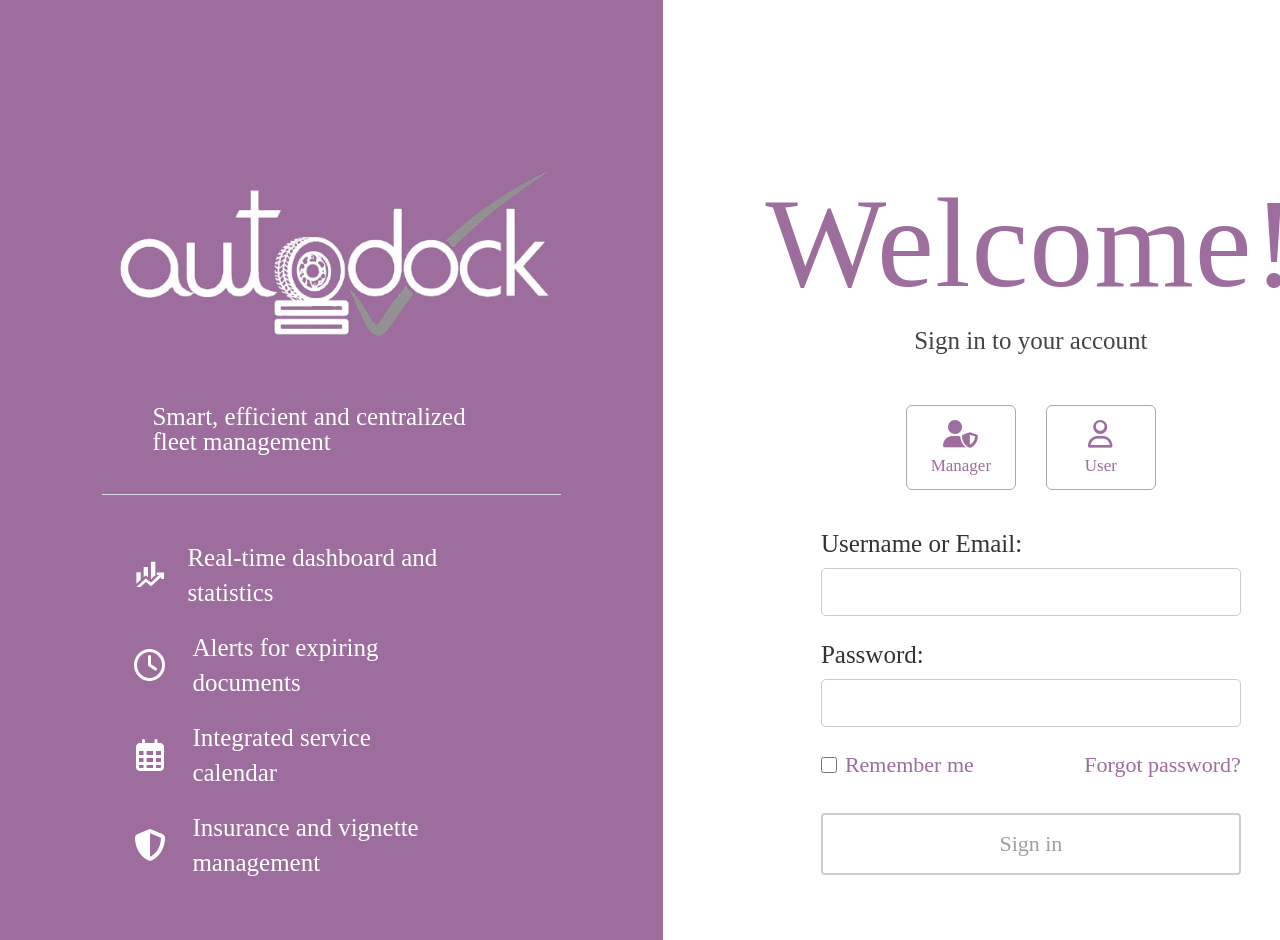
==== welcome.html @ bf1e2bc6 "first commit" ====
<!DOCTYPE html>
<html lang="eng">
<head>
    <meta charset="UTF-8">
    <meta name="viewport" content="width=device-width, initial-scale=1.0"/>
    <link rel="stylesheet" href="welcome.css"/>
    <link rel="stylesheet" href="https://cdnjs.cloudflare.com/ajax/libs/font-awesome/6.4.0/css/all.min.css">
    <title>AutoDock</title>


</head>

<body>
    <div class="container">
        <div class="left-panel">
            <div class="logo">
                <img src="logo.png" alt="Autodock Logo" class="logo-img">
            </div>
            <div class="tagline">Smart, efficient and centralized<br>fleet management</div>
            <hr class="divider">
            <ul class="features">
               <li><img src="icon1.svg" alt="icon" class="list-icon"> <div>Real-time dashboard and<br>statistics</div></li>
               <li><i class="far fa-clock"></i> <div>Alerts for expiring<br>documents</div></li>
               <li><i class="far fa-calendar-alt"></i> <div>Integrated service<br>calendar</div></li>
               <li><i class="fas fa-shield-alt"></i> <div>Insurance and vignette<br>management</div></li>
            </ul>
        </div>

        <div class="right-panel">
            <h1>Welcome!</h1>
            <div class="subtitle">Sign in to your account</div>

            <div class="role-selector">
                <div class="role-btn">
                    <i class="fas fa-user-shield"></i>
                Manager
                </div>
                <div class="role-btn">
                    <i class="far fa-user"></i>
                User
                </div>
            </div>
            

           <form class="login-form">
            <div class="input-group">
                <label>Username or Email:</label>
                <input type="text">
            </div>
            <div class="input-group">
                <label>Password:</label>
                <input type="password">
            </div>
            
            <div class="form-options">
                <label class="remember-me">
                    <input type="checkbox"> Remember me
                </label>
                <a href="#" class="forgot-pwd">Forgot password?</a>
            </div>
            
            <button type="button" class="sign-in-btn">Sign in</button>
        </form>

        </div>
    </div>
     
</body>
</html>
---- welcome.css ----
*{
    box-sizing:border-box;
    margin:0;
    padding:0;
    font-family: Lao Muang Khong;
}

body { 
    display: flex; 
    min-height: 100vh; 
    width: 100vw;
    overflow-x: hidden;
}

.container { 
    display: flex; 
    width: 100%; 
    min-height: 100vh; 
    background-color: #fff; 
}

.left-panel { 
    flex: 0 0 30%; 
    background-color: #9C6D9D; 
    padding: 120px 8% 40px; 
    color: #fff; 
    display: flex; 
    flex-direction: column; 
   
}

.logo { 
    margin-bottom: 25px; 
    margin-top: -50px;
    display: flex; 
    align-items: center;
}

.logo-img {
    max-width: 480px; 
    height: 309px; 
    left:26px;
}

.tagline { 
    font-size: 25px; 
    font-family: Lao Muang Don;
    font-style: normal;
    margin-bottom: 40px; 
    margin-left: 50px;
    line-height: 100%; 
    font-weight: 400; 
    vertical-align: middle;
}

.divider { 
    border: 0; 
    height: 1px; 
    background-color: #F2F2F7;
    margin-bottom: 45px; 
    width: 100%; 
    opacity: 80%;
}

.features { 
    list-style: none; 
    margin-left: 30px;
}

.features li { 
    display: flex; 
    align-items: center; 
    margin-bottom: 20px; 
    font-size: 25px; 
    font-weight: 300; 
    line-height: 1.4; 
}

.features i { 
    font-size: 32px; 
    margin-right: 25px; 
    width: 35px; 
    text-align: center; 
}

.list-icon {
    width: 35px;
    margin-right: 20px;
}

.right-panel { 
    flex: 1; 
    padding: 120px 8% 50px; 
    display: flex; 
    flex-direction: column; 
    align-items: center; 
   
}

h1 { 
    color: #9C6D9D; 
    font-size: 128px; 
    font-weight: 400; 
    margin-bottom: 10px; 
    margin-top: 50px;
    letter-spacing: 1px;
}

.subtitle { 
    color: #444; 
    font-size: 25px; 
    margin-bottom: 50px; 
}

.role-selector { 
    display: flex; 
    gap: 30px; 
    margin-bottom: 40px; 
}

.role-btn { 
    width: 110px; 
    height: 85px; 
    border: 1px solid #aaa; 
    border-radius: 6px; 
    display: flex; 
    flex-direction: column; 
    justify-content: center; 
    align-items: center; 
    color: #9C6D9D; 
    font-size: 17px; 
    font-weight: 500;
    cursor: pointer; 
    transition: all 0.2s ease;
}

.role-btn i { 
    font-size: 28px; 
    margin-bottom: 8px; 
}

.role-btn:hover {
    background-color: #8c678f; 
    border-color: #8c678f; 
    color: #ffffff;    
}


.login-form { 
    width: 100%; 
    max-width: 420px; 
}

.input-group { 
    margin-bottom: 25px; 
}

.input-group label { 
    display: block; 
    margin-bottom: 10px; 
    color: #333; 
    font-size: 25px; 
}

.input-group input { 
    width: 100%; 
    padding: 14px 15px; 
    border: 1px solid #ccc; 
    border-radius: 5px; 
    font-size: 16px; 
    outline: none; 
    transition: border-color 0.2s;
}

.input-group input:focus { 
    border-color: #8c678f; 
}

.form-options { 
    display: flex; 
    justify-content: space-between; 
    align-items: center; 
    margin-bottom: 25px; 
    font-size: 22px; 
    color: #9C6D9D; 
}

.remember-me { 
    display: flex; 
    align-items: center; 
    gap: 8px; 
    cursor: pointer; 
}

.remember-me input { 
    cursor: pointer;
    width: 16px;
    height: 16px;
    accent-color: #9C6D9D;
}

.forgot-pwd { 
    color: #9C6D9D; 
    text-decoration: none; 
}

.forgot-pwd:hover {
    text-decoration: underline;
}

.sign-in-btn { 
    width: 100%; 
    padding: 16px; 
    margin-top: 10px;
    font-size: 22px; 
    color: #a0a0a0; 
    background-color: #fff; 
    border: 2px solid #ccc; 
    border-radius: 4px; 
    cursor: pointer; 
    transition: all 0.3s ease; 
}

.sign-in-btn:hover { 
     background-color: #8c678f; 
    border-color: #8c678f; 
    color: #ffffff;    
}

@media (max-width: 900px) {
    .container {
        flex-direction: column;
    }
    .left-panel, .right-panel {
        flex: none;
        width: 100%;
    }
    .left-panel {
        padding: 50px 8%;
    }
    .right-panel {
        padding: 60px 8%;
    }
}
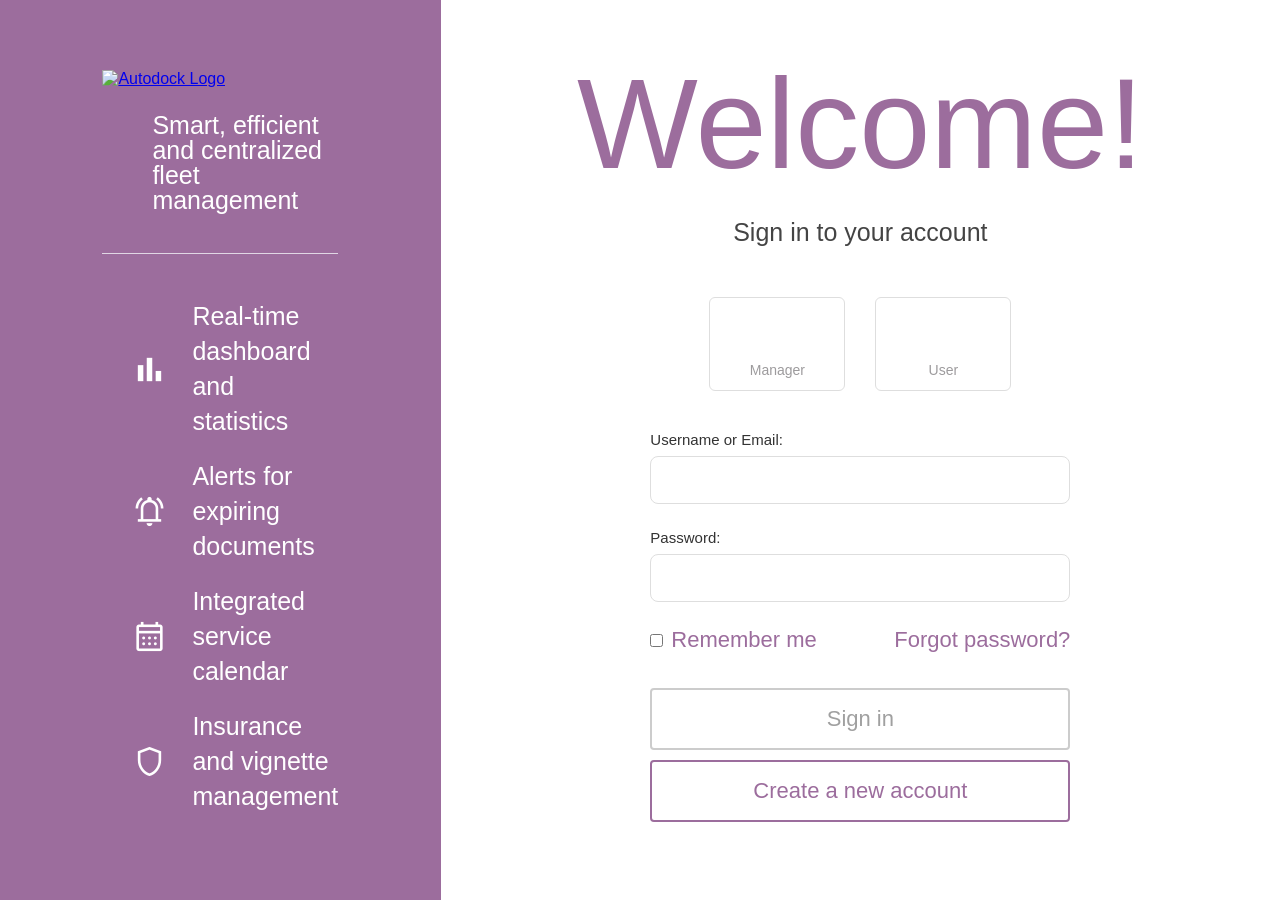
==== commit a982616a: "Add files via upload" ====
--- a/welcome.html
+++ b/welcome.html
@@ -1,69 +1,133 @@
-<!DOCTYPE html>
-<html lang="eng">
-<head>
-    <meta charset="UTF-8">
-    <meta name="viewport" content="width=device-width, initial-scale=1.0"/>
-    <link rel="stylesheet" href="welcome.css"/>
-    <link rel="stylesheet" href="https://cdnjs.cloudflare.com/ajax/libs/font-awesome/6.4.0/css/all.min.css">
-    <title>AutoDock</title>
-
-
-</head>
-
-<body>
-    <div class="container">
-        <div class="left-panel">
-            <div class="logo">
-                <img src="logo.png" alt="Autodock Logo" class="logo-img">
-            </div>
-            <div class="tagline">Smart, efficient and centralized<br>fleet management</div>
-            <hr class="divider">
-            <ul class="features">
-               <li><img src="icon1.svg" alt="icon" class="list-icon"> <div>Real-time dashboard and<br>statistics</div></li>
-               <li><i class="far fa-clock"></i> <div>Alerts for expiring<br>documents</div></li>
-               <li><i class="far fa-calendar-alt"></i> <div>Integrated service<br>calendar</div></li>
-               <li><i class="fas fa-shield-alt"></i> <div>Insurance and vignette<br>management</div></li>
-            </ul>
-        </div>
-
-        <div class="right-panel">
-            <h1>Welcome!</h1>
-            <div class="subtitle">Sign in to your account</div>
-
-            <div class="role-selector">
-                <div class="role-btn">
-                    <i class="fas fa-user-shield"></i>
-                Manager
-                </div>
-                <div class="role-btn">
-                    <i class="far fa-user"></i>
-                User
-                </div>
-            </div>
-            
-
-           <form class="login-form">
-            <div class="input-group">
-                <label>Username or Email:</label>
-                <input type="text">
-            </div>
-            <div class="input-group">
-                <label>Password:</label>
-                <input type="password">
-            </div>
-            
-            <div class="form-options">
-                <label class="remember-me">
-                    <input type="checkbox"> Remember me
-                </label>
-                <a href="#" class="forgot-pwd">Forgot password?</a>
-            </div>
-            
-            <button type="button" class="sign-in-btn">Sign in</button>
-        </form>
-
-        </div>
-    </div>
-     
-</body>
+<!DOCTYPE html>
+<html lang="eng">
+
+<head>
+    <meta charset="UTF-8">
+    <meta name="viewport" content="width=device-width, initial-scale=1.0" />
+    <link href="https://fonts.googleapis.com/css2?family=Material+Symbols+Outlined" rel="stylesheet" />
+    <link rel="stylesheet" href="style.css" />
+    <title>AutoDock</title>
+
+
+</head>
+
+<body>
+    <div class="container">
+        <div class="left-panel">
+            <div class="logo">
+                <a href="index.html">
+                    <img src="images/logo.png" alt="Autodock Logo" class="logo-img">
+                </a>
+            </div>
+            <div class="tagline">Smart, efficient and centralized<br>fleet management</div>
+            <hr class="divider">
+            <ul class="features">
+                <li>
+                    <span class="material-symbols-outlined list-icon">bar_chart</span>
+                    <div>Real-time dashboard and<br>statistics</div>
+                </li>
+                <li>
+                    <span class="material-symbols-outlined list-icon">notifications_active</span>
+                    <div>Alerts for expiring<br>documents</div>
+                </li>
+                <li>
+                    <span class="material-symbols-outlined list-icon">calendar_month</span>
+                    <div>Integrated service<br>calendar</div>
+                </li>
+                <li>
+                    <span class="material-symbols-outlined list-icon">shield</span>
+                    <div>Insurance and vignette<br>management</div>
+                </li>
+            </ul>
+        </div>
+
+        <div class="right-panel">
+            <h1>Welcome!</h1>
+            <div class="subtitle">Sign in to your account</div>
+
+            <div class="role-selector">
+
+                <div id="btn-manager" class="role-btn">
+                    <span>Manager</span>
+                </div>
+
+                <div id="btn-user" class="role-btn">
+                    <span>User</span>
+                </div>
+
+            </div>
+
+
+            <form class="login-form" action="login.php" method="POST">
+                <div class="input-group">
+                    <label>Username or Email:</label>
+                    <input type="text" name="email">
+                </div>
+                <div class="input-group">
+                    <label>Password:</label>
+                    <input type="password" name="password">
+                </div>
+
+                <div class="form-options">
+                    <label class="remember-me">
+                        <input type="checkbox"> Remember me
+                    </label>
+                    <a href="#" class="forgot-pwd">Forgot password?</a>
+                </div>
+
+               <button type="submit" class="sign-in-btn" id="btnSignIn">Sign in</button>
+
+                <button type="button" id="btn-create-acc" class="create-acc-btn">Create a new account</button>
+            </form>
+
+        </div>
+    </div>
+    <script>
+        const btnManager = document.getElementById('btn-manager');
+        const btnUser = document.getElementById('btn-user');
+        const btnCreateAcc = document.getElementById('btn-create-acc');
+        const btnSignIn = document.getElementById('btnSignIn'); 
+
+       
+        if (btnManager && btnUser) {
+            btnManager.addEventListener('click', function() {
+                btnManager.classList.add('active');
+                btnUser.classList.remove('active');
+            });
+
+            btnUser.addEventListener('click', function() {
+                btnUser.classList.add('active');
+                btnManager.classList.remove('active');
+            });
+        }
+
+        
+        if (btnCreateAcc) {
+            btnCreateAcc.addEventListener('click', function(event) {
+                event.preventDefault(); 
+                
+                if (btnManager.classList.contains('active')) {
+                    window.location.href = 'create-acc-manager.html';
+                } else if (btnUser.classList.contains('active')) {
+                    window.location.href = 'create-acc-user.html';
+                }
+            });
+        }
+
+     
+        /*if (btnSignIn) {
+            btnSignIn.addEventListener('click', function(event) {
+                event.preventDefault(); 
+                
+                if (btnManager.classList.contains('active')) {
+                    window.location.href = 'dashboard-manager.html';
+                } else if (btnUser.classList.contains('active')) {
+                    window.location.href = 'cars-u.html';
+                }
+            });
+        }*/
+    </script>
+</body>
+</body>
+
 </html>
--- a/style.css
+++ b/style.css
@@ -0,0 +1,467 @@
+html {
+    overflow-y: scroll;
+}
+
+@media (max-width: 900px) {
+    .container {
+        flex-direction: column;
+    }
+
+    .left-panel,
+    .right-panel {
+        flex: none;
+        width: 100%;
+    }
+
+    .left-panel {
+        padding: 50px 8%;
+    }
+
+    .right-panel {
+        padding: 60px 8%;
+    }
+}
+
+* {
+    box-sizing: border-box;
+    margin: 0;
+    padding: 0;
+    font-family: 'Lao Muang Khong', sans-serif;
+}
+
+body {
+    display: flex;
+    min-height: 100vh;
+    width: 100vw;
+    overflow-x: hidden;
+}
+
+.container {
+    display: flex;
+    width: 100%;
+    min-height: 100vh;
+    background-color: #fff;
+}
+
+.left-panel {
+    flex: 0 0 30%;
+    background-color: #9C6D9D;
+    padding: 120px 8% 40px;
+    color: #fff;
+    display: flex;
+    flex-direction: column;
+
+}
+
+.logo {
+    margin-bottom: 25px;
+    margin-top: -50px;
+    display: flex;
+    align-items: center;
+}
+
+.logo-img {
+    max-width: 400px; 
+    height: auto;
+}
+
+.tagline {
+    font-size: 25px;
+    font-family: Arial, sans-serif;
+    font-style: normal;
+    margin-bottom: 40px;
+    margin-left: 50px;
+    line-height: 100%;
+    font-weight: 400;
+    vertical-align: middle;
+}
+
+.divider {
+    border: 0;
+    height: 1px;
+    background-color: #F2F2F7;
+    margin-bottom: 45px;
+    width: 100%;
+    opacity: 80%;
+}
+
+.features {
+    list-style: none;
+    margin-left: 30px;
+}
+
+.features li {
+    display: flex;
+    align-items: center;
+    margin-bottom: 20px;
+    font-size: 25px;
+    font-family: Arial, sans-serif;
+    font-weight: 300;
+    line-height: 1.4;
+}
+
+
+.features .material-symbols-outlined {
+    font-size: 35px;
+    margin-right: 25px;
+    width: 35px;
+    text-align: center;
+    color: #ffffff;
+    
+}
+
+.right-panel {
+    flex: 1;
+    padding: 120px 8% 50px;
+    display: flex;
+    flex-direction: column;
+    align-items: center;
+
+}
+
+h1 {
+    width: 596;
+    height: 132;
+    top: 105px;
+    left: 706px;
+    opacity: 1;
+    font-family: Arial, sans-serif;
+    font-weight: 400;
+    font-style: Regular;
+    font-size: 128px;
+    line-height: 100%;
+    letter-spacing: 0%;
+    color: #9C6D9D;
+
+}
+
+.subtitle {
+    color: #444;
+    font-size: 25px;
+    margin-bottom: 50px;
+}
+
+.role-selector {
+    display: flex;
+    gap: 30px;
+    margin-bottom: 40px;
+}
+
+.role-btn {
+    width: 136px;
+    height: 94px;
+    border: 1px solid #DEDEDE;
+    border-radius: 6px;
+    background-color: white;
+    cursor: pointer;
+    display: flex;
+    flex-direction: column;
+    align-items: center;
+    justify-content: flex-end;
+    padding-bottom: 12px;
+    transition: all 0.3s ease;
+    text-decoration: none;
+    background-repeat: no-repeat;
+    background-position: center 20px;
+    background-size: 32px;
+}
+
+.role-btn span {
+    font-size: 14px;
+    font-weight: 500;
+    color: #9D9B9D;
+    transition: color 0.3s ease;
+}
+
+/* Butonul de Manager (Imaginea normală) */
+#btn-manager {
+    background-image: url('images/manager-default.svg');
+}
+
+/* Butonul de User (Imaginea normală) */
+#btn-user {
+    background-image: url('images/user-default.svg');
+}
+
+/* --- EFECTELE DE HOVER (Când pui mouse-ul) --- */
+
+/* 1. Face tot fundalul butonului mov și conturul mov */
+.role-btn:hover {
+    background-color: #9C6D9D;
+    border-color: #9C6D9D;
+}
+
+/* 2. Face textul din interior alb */
+.role-btn:hover span {
+    color: #ffffff;
+}
+
+/* 3. Schimbă iconițele cu cele albe */
+#btn-manager:hover {
+    background-image: url('images/manager-hover.svg');
+}
+
+#btn-user:hover {
+    background-image: url('images/user-hover.svg');
+}
+
+
+.login-form {
+    width: 100%;
+    max-width: 420px;
+}
+
+.input-group {
+    margin-bottom: 25px;
+}
+
+.input-group label {
+    display: block;
+    margin-bottom: 10px;
+    color: #333;
+    font-size: 25px;
+}
+
+.input-group input {
+    width: 100%;
+    padding: 14px 15px;
+    border: 1px solid #ccc;
+    border-radius: 5px;
+    font-size: 16px;
+    outline: none;
+    transition: border-color 0.2s;
+}
+
+.input-group input:focus {
+    border-color: #8c678f;
+}
+
+.form-options {
+    display: flex;
+    justify-content: space-between;
+    align-items: center;
+    margin-bottom: 25px;
+    font-size: 22px;
+    color: #9C6D9D;
+}
+
+.remember-me {
+    display: flex;
+    align-items: center;
+    gap: 8px;
+    cursor: pointer;
+}
+
+.remember-me input {
+    cursor: pointer;
+    width: 63;
+    height: 58;
+    top: 20px;
+    left: 20px;
+    opacity: 1;
+    border-radius: 12px;
+    border-width: 4px;
+    accent-color: #9C6D9D;
+}
+
+.forgot-pwd {
+    color: #9C6D9D;
+    text-decoration: none;
+}
+
+.forgot-pwd:hover {
+    text-decoration: underline;
+}
+
+.sign-in-btn {
+    width: 100%;
+    padding: 16px;
+    margin-top: 10px;
+    font-size: 22px;
+    color: #a0a0a0;
+    background-color: #fff;
+    border: 2px solid #ccc;
+    border-radius: 4px;
+    cursor: pointer;
+    transition: all 0.3s ease;
+}
+
+.sign-in-btn:hover {
+    background-color: #9C6D9D;
+    border-color: #9C6D9D;
+    color: #ffffff;
+}
+
+.create-acc-btn {
+    width: 100%;
+    padding: 16px;
+    margin-top: 10px;
+    font-size: 22px;
+    color: #9C6D9D;
+    background-color: #fff;
+    border: 2px solid #9C6D9D;
+    border-radius: 4px;
+    cursor: pointer;
+    transition: all 0.3s ease;
+}
+
+.create-acc-btn:hover {
+    background-color: #9C6D9D;
+    border-color: #9C6D9D;
+    color: #ffffff;
+}
+
+/* --- STAREA DE PAGINĂ ACTIVĂ (Buton selectat) --- */
+
+/* Forțăm butonul activ să fie mov */
+.role-btn.active {
+    background-color: #9C6D9D;
+    border-color: #9C6D9D;
+}
+
+/* Forțăm textul din butonul activ să fie alb */
+.role-btn.active span {
+    color: #ffffff;
+}
+
+/* Forțăm iconița de manager să fie cea albă pe pagina de manager */
+#btn-manager.active {
+    background-image: url('images/manager-hover.svg');
+    /* adresa corectă din folderul images */
+}
+
+/* Forțăm iconița de user să fie cea albă dacă suntem pe pagina de user */
+#btn-user.active {
+    background-image: url('images/user-hover.svg');
+}
+
+/* ================= STILURI PENTRU PAGINA DE REGISTER ================= */
+
+.register-form {
+    width: 100%;
+    max-width: 550px;
+    /* Lățimea maximă a formularului */
+    display: flex;
+    flex-direction: column;
+    gap: 25px;
+    /* Spațiul vertical între rânduri */
+}
+
+/* Forțează titlul să stea pe un singur rând */
+.right-panel h1 {
+    white-space: nowrap;
+    margin-top: -60px; /* <--- Aceasta este magia care trage textul în sus */
+    margin-bottom: 30px; /* <--- Lasă un spațiu curat între titlu și butoane */
+}
+
+
+/* Face elementele din rând să stea unul lângă altul */
+.form-row {
+    display: flex;
+    gap: 40px;
+    /* Spațiul orizontal între cele două input-uri */
+}
+
+/* Forțează cele două input-uri să ocupe exact jumătate din spațiu fiecare */
+.form-row .input-group {
+    flex: 1;
+    margin-bottom: 0;
+    /* Anulează marginea de jos standard ca să arate aliniat */
+}
+
+/* Zona de termeni și condiții */
+.terms-group {
+    margin-top: 10px;
+    margin-bottom: 20px;
+}
+
+.terms-group label {
+    color: #9C6D9D;
+    /* Movul specific temei tale */
+    font-size: 14px;
+    /* Opțional: ajustează mărimea dacă este nevoie */
+}
+
+/* Butonul mare de Sign Up (conform designului tău) */
+.signup-btn {
+    width: 100%;
+    height: 50px;
+    background-color: white;
+    border: 1px solid #9D9B9D;
+    border-radius: 6px;
+    color: #9D9B9D;
+    font-size: 16px;
+    font-weight: 500;
+    cursor: pointer;
+    transition: all 0.3s ease;
+}
+
+.signup-btn:hover {
+    background-color: #9C6D9D;
+    color: white;
+    border-color: #9C6D9D;
+}
+
+/* Link-ul de jos "Already have an account" */
+.redirect-link {
+    text-align: center;
+    margin-top: 15px;
+    font-size: 14px;
+    color: #9D9B9D;
+}
+
+.redirect-link a {
+    color: #9C6D9D;
+    text-decoration: underline;
+}
+
+
+/* Banner-ul informativ pentru User */
+.info-banner {
+    display: flex;
+    align-items: center;
+    gap: 8px;
+    border: 2px solid #9C6D9D;
+    border-radius: 6px;
+    padding: 8px 12px;
+    background-color: #F4EBF5;
+    color: #9C6D9D;
+    margin-bottom: 15px;
+    white-space: nowrap;
+    font-size: 13px;
+    font-weight: 500;
+}
+
+/* Spațiul dintre cuvânt (ex: "First name") și caseta în care scrii */
+.input-group label {
+    display: block;
+    margin-bottom: 8px;
+    font-weight: 500;
+    font-size: 15px;
+}
+
+/* Designul efectiv al casetelor (înălțime, contur, colțuri rotunjite) */
+.input-group input[type="text"],
+.input-group input[type="email"],
+.input-group input[type="password"] {
+    width: 100%;
+    height: 48px;
+    /* Le face mai înalte, exact ca în design */
+    border: 1px solid #DEDEDE;
+    /* Conturul gri deschis */
+    border-radius: 8px;
+    /* Rotunjește colțurile */
+    padding: 0 15px;
+    /* Adaugă spațiu în interior, ca textul să nu fie lipit de margine */
+    box-sizing: border-box;
+    /* Previne lățirea nedorită a casetei */
+    font-size: 15px;
+    transition: border-color 0.3s ease;
+    /* Efect lin la click */
+}
+
+/* Când dai click într-o casetă ca să scrii, conturul se face mov */
+.input-group input:focus {
+    outline: none;
+    border-color: #9C6D9D;
+}
